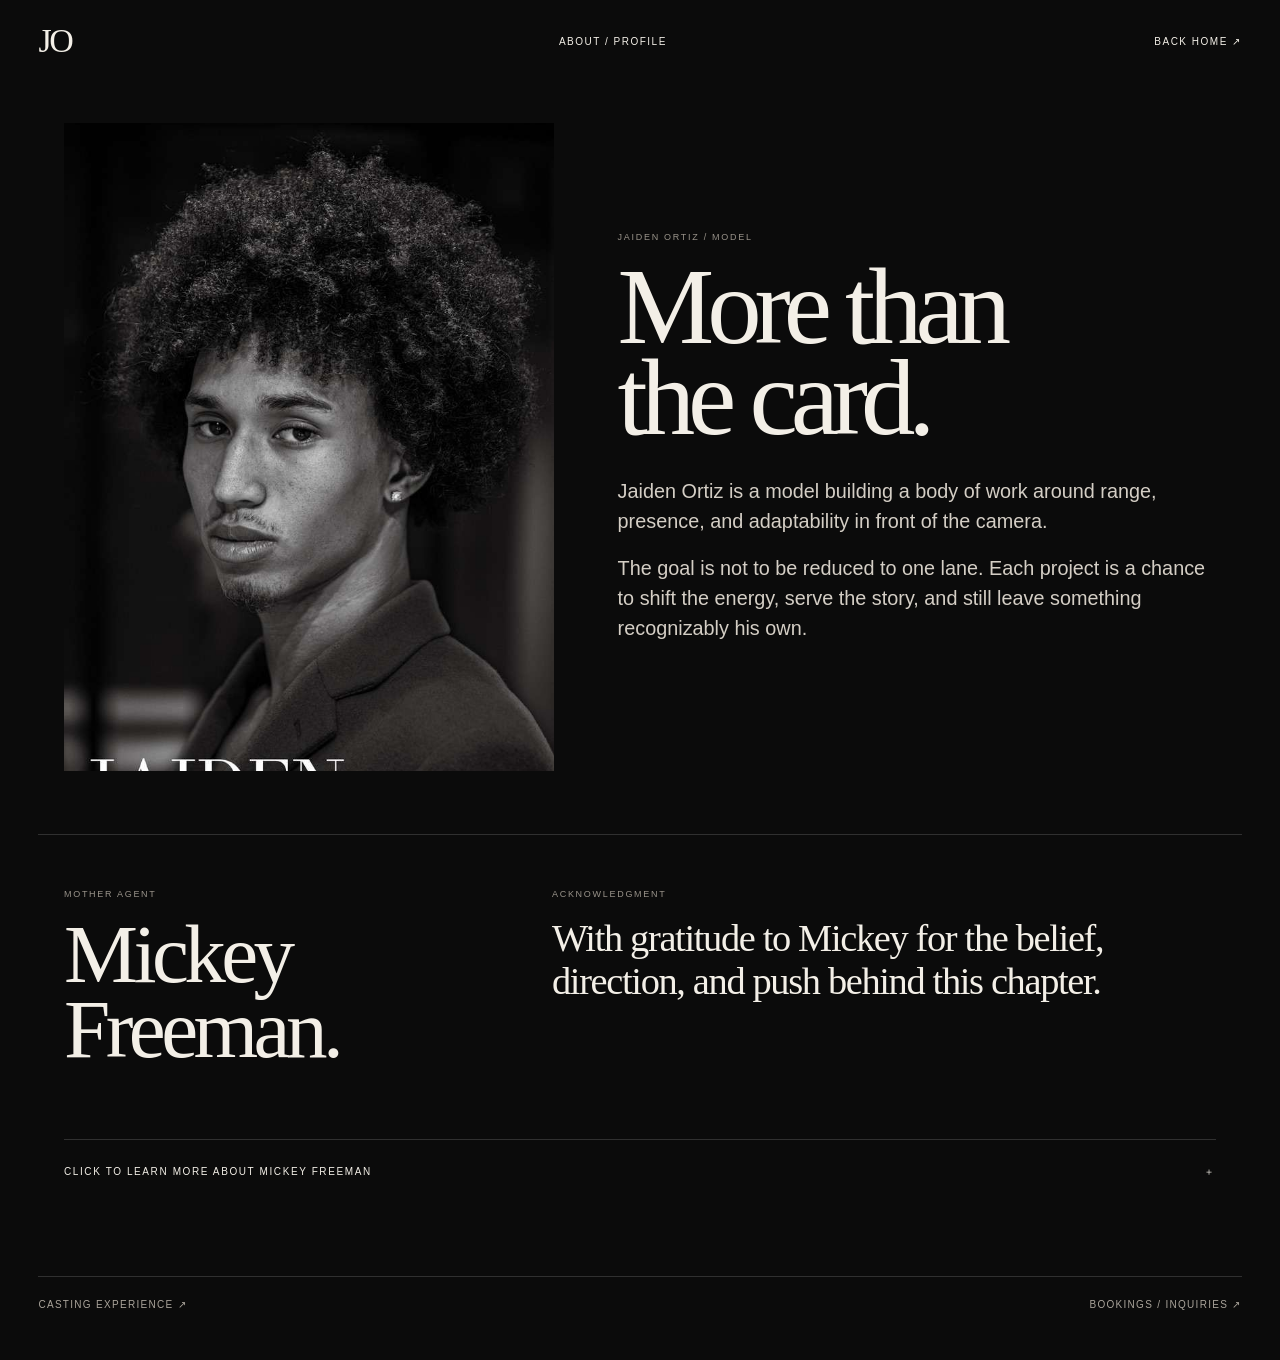
==== about/index.html @ 2f939a80 "Publish Jaiden Ortiz about and mother agent page" ====
<!doctype html>
<html lang="en">
<head>
<meta charset="utf-8">
<meta name="viewport" content="width=device-width,initial-scale=1,viewport-fit=cover">
<meta name="theme-color" content="#0b0b0b">
<title>About — Jaiden Ortiz</title>
<style>
*{box-sizing:border-box}html,body{margin:0;background:#0b0b0b;color:#f3efe7;font-family:Arial,Helvetica,sans-serif}a{color:inherit;text-decoration:none}
.page{min-height:100svh;padding:22px 3vw 50px}.top{display:flex;justify-content:space-between;align-items:center;font-size:10px;letter-spacing:.15em}.jo{font-family:Georgia,serif;font-size:34px;letter-spacing:-.07em}
.hero{display:grid;grid-template-columns:.9fr 1.1fr;gap:5vw;align-items:center;min-height:82svh;padding:7vh 2vw}.photo{height:72svh;overflow:hidden;background:#111}.photo img{width:100%;height:100%;object-fit:cover;object-position:center 23%}
.kicker,.label{font-size:9px;letter-spacing:.19em;color:#99938a}.title{font-family:Georgia,serif;font-weight:400;font-size:clamp(68px,8.5vw,132px);line-height:.83;letter-spacing:-.065em;margin:20px 0 34px}.copy{font-size:clamp(18px,1.55vw,24px);line-height:1.5;color:#d4cec5;max-width:660px}.copy p{margin:0 0 18px}
.agent{border-top:1px solid #303030;padding:6vh 2vw 2vh}.agent-grid{display:grid;grid-template-columns:.75fr 1.25fr;gap:7vw}.agent-name{font-family:Georgia,serif;font-size:clamp(50px,6.5vw,98px);letter-spacing:-.055em;line-height:.9;margin:18px 0}.flowers{font-family:Georgia,serif;font-size:clamp(28px,3vw,45px);line-height:1.12;letter-spacing:-.035em;margin-top:18px}
details{border-top:1px solid #303030;margin-top:6vh}summary{list-style:none;cursor:pointer;padding:25px 0;display:flex;justify-content:space-between;align-items:center;font-size:10px;letter-spacing:.16em}summary::-webkit-details-marker{display:none}.bio{display:grid;grid-template-columns:1fr 1fr;gap:6vw;padding:10px 0 34px}.bio p{font-size:16px;line-height:1.6;color:#c9c3ba;margin:0;max-width:700px}.links{display:flex;flex-direction:column;align-items:flex-start;gap:13px;font-size:10px;letter-spacing:.14em}.links a{border-bottom:1px solid #666;padding-bottom:6px}
footer{border-top:1px solid #303030;margin-top:6vh;padding:22px 0 0;display:flex;justify-content:space-between;font-size:10px;letter-spacing:.13em;color:#aaa49b}
@media(max-width:800px){.hero{grid-template-columns:1fr;padding:8vh 0 4vh}.photo{height:58svh}.agent-grid,.bio{grid-template-columns:1fr}.page{padding-left:16px;padding-right:16px}.title{font-size:70px}}
</style>
</head>
<body>
<div class="page">
<header class="top"><a class="jo" href="/">JO</a><span>ABOUT / PROFILE</span><a href="/">BACK HOME ↗</a></header>

<section class="hero">
<div class="photo"><img src="[data-uri]" alt="Jaiden Ortiz portrait"></div>
<div>
<div class="kicker">JAIDEN ORTIZ / MODEL</div>
<h1 class="title">More than<br>the card.</h1>
<div class="copy">
<p>Jaiden Ortiz is a model building a body of work around range, presence, and adaptability in front of the camera.</p>
<p>The goal is not to be reduced to one lane. Each project is a chance to shift the energy, serve the story, and still leave something recognizably his own.</p>
</div>
</div>
</section>

<section class="agent" id="mickey">
<div class="agent-grid">
<div>
<div class="label">MOTHER AGENT</div>
<div class="agent-name">Mickey<br>Freeman.</div>
</div>
<div>
<div class="label">ACKNOWLEDGMENT</div>
<div class="flowers">With gratitude to Mickey for the belief, direction, and push behind this chapter.</div>
</div>
</div>

<details>
<summary><span>CLICK TO LEARN MORE ABOUT MICKEY FREEMAN</span><span>＋</span></summary>
<div class="bio">
<p>Mitchell “Mickey” Freeman is a Philadelphia-born fashion stylist known for celebrity, editorial, and brand work. His client roster has included Peyton List, McKenna Grace, Aldis Hodge, Dylan Sprouse, Keke Palmer, and others, and his work has appeared in publications including GQ, Vogue, Marie Claire, Grazia, and L’Officiel.</p>
<div class="links">
<a href="https://www.theonly.agency/artists/mickey-freeman" target="_blank" rel="noopener">MICKEY AT THE ONLY AGENCY ↗</a>
<a href="https://www.instagram.com/mickeyboooom/" target="_blank" rel="noopener">MICKEY ON INSTAGRAM ↗</a>
</div>
</div>
</details>
</section>

<footer><a href="/casting/">CASTING EXPERIENCE ↗</a><a href="mailto:contact@jaidenortiz.com">BOOKINGS / INQUIRIES ↗</a></footer>
</div>
</body>
</html>
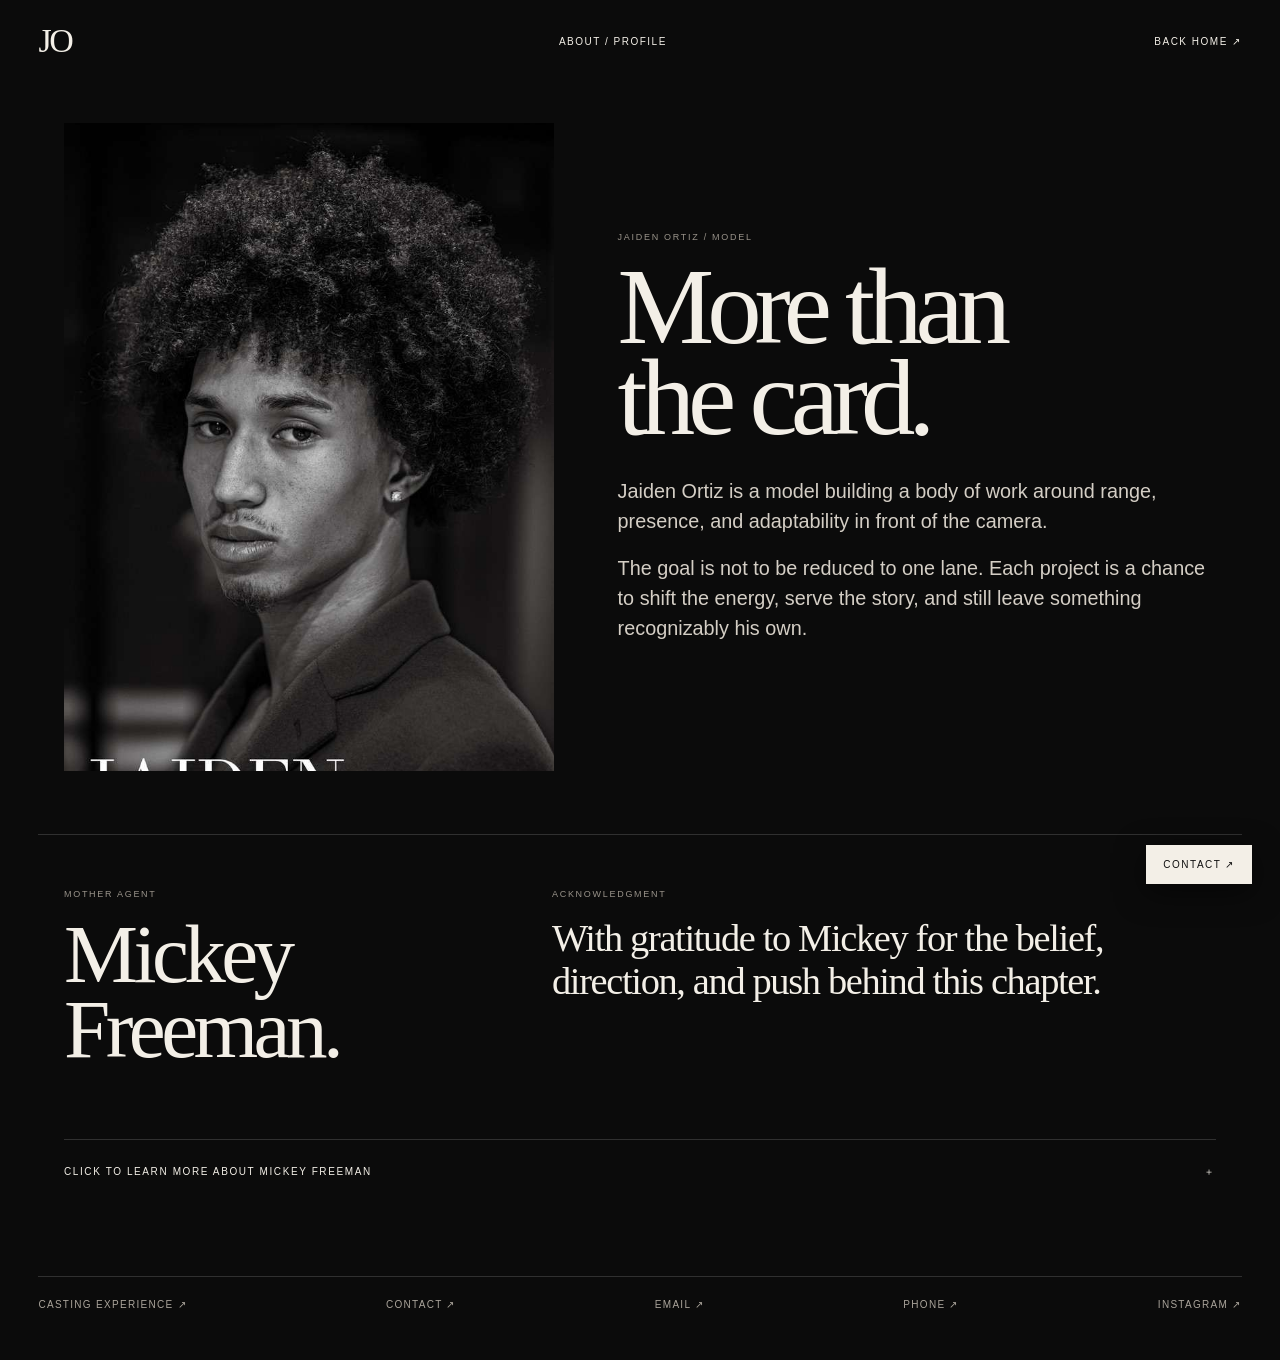
==== commit 76c6bf5d: "Add one-tap contact links to about/index.html" ====
--- a/about/index.html
+++ b/about/index.html
@@ -14,9 +14,14 @@
 details{border-top:1px solid #303030;margin-top:6vh}summary{list-style:none;cursor:pointer;padding:25px 0;display:flex;justify-content:space-between;align-items:center;font-size:10px;letter-spacing:.16em}summary::-webkit-details-marker{display:none}.bio{display:grid;grid-template-columns:1fr 1fr;gap:6vw;padding:10px 0 34px}.bio p{font-size:16px;line-height:1.6;color:#c9c3ba;margin:0;max-width:700px}.links{display:flex;flex-direction:column;align-items:flex-start;gap:13px;font-size:10px;letter-spacing:.14em}.links a{border-bottom:1px solid #666;padding-bottom:6px}
 footer{border-top:1px solid #303030;margin-top:6vh;padding:22px 0 0;display:flex;justify-content:space-between;font-size:10px;letter-spacing:.13em;color:#aaa49b}
 @media(max-width:800px){.hero{grid-template-columns:1fr;padding:8vh 0 4vh}.photo{height:58svh}.agent-grid,.bio{grid-template-columns:1fr}.page{padding-left:16px;padding-right:16px}.title{font-size:70px}}
+
+.quick-contact{position:fixed;right:clamp(12px,3vw,28px);bottom:calc(16px + env(safe-area-inset-bottom));z-index:80;display:inline-block;background:#f3efe7;color:#101010;padding:13px 16px;box-shadow:0 8px 30px #0008;border:1px solid #f3efe7;font-size:10px;letter-spacing:.15em}
+.quick-contact:focus-visible{outline:2px solid #fff;outline-offset:4px}
+footer{flex-wrap:wrap;gap:20px}
 </style>
 </head>
 <body>
+<a class="quick-contact" href="/contact/" aria-label="Open contact options: phone, email, Instagram">CONTACT ↗</a>
 <div class="page">
 <header class="top"><a class="jo" href="/">JO</a><span>ABOUT / PROFILE</span><a href="/">BACK HOME ↗</a></header>
 
@@ -56,7 +61,7 @@
 </details>
 </section>
 
-<footer><a href="/casting/">CASTING EXPERIENCE ↗</a><a href="mailto:contact@jaidenortiz.com">BOOKINGS / INQUIRIES ↗</a></footer>
+<footer><a href="/casting/">CASTING EXPERIENCE ↗</a><a href="/contact/">CONTACT ↗</a><a href="mailto:contact@jaidenortiz.com">EMAIL ↗</a><a href="tel:+17186077079">PHONE ↗</a><a href="https://www.instagram.com/jaidenn_n/" target="_blank" rel="noopener noreferrer">INSTAGRAM ↗</a></footer>
 </div>
 </body>
 </html>
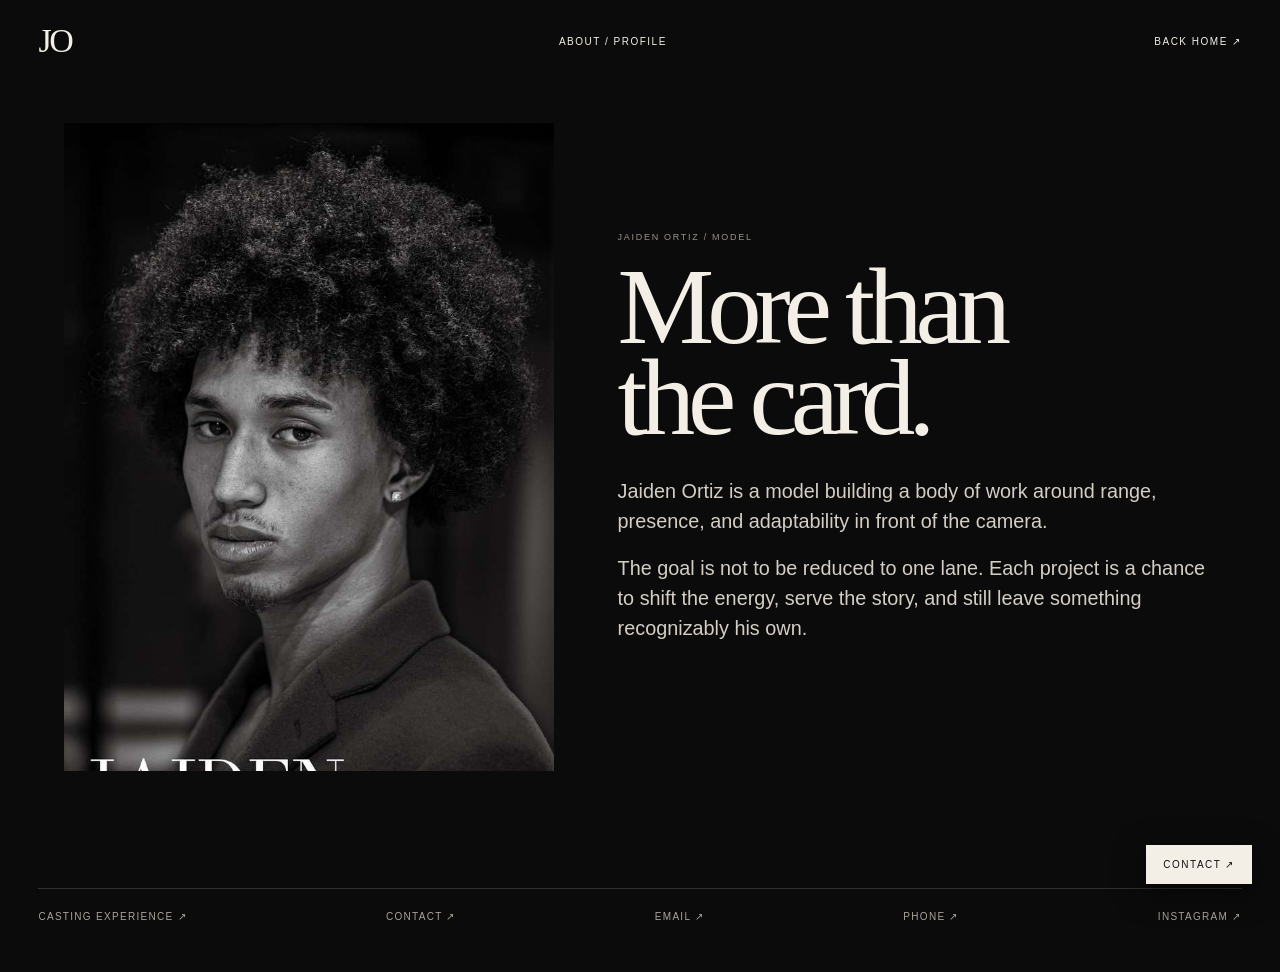
==== commit dee97992: "Remove former mother-agent credit and links" ====
--- a/about/index.html
+++ b/about/index.html
@@ -37,29 +37,7 @@
 </div>
 </section>
 
-<section class="agent" id="mickey">
-<div class="agent-grid">
-<div>
-<div class="label">MOTHER AGENT</div>
-<div class="agent-name">Mickey<br>Freeman.</div>
-</div>
-<div>
-<div class="label">ACKNOWLEDGMENT</div>
-<div class="flowers">With gratitude to Mickey for the belief, direction, and push behind this chapter.</div>
-</div>
-</div>
 
-<details>
-<summary><span>CLICK TO LEARN MORE ABOUT MICKEY FREEMAN</span><span>＋</span></summary>
-<div class="bio">
-<p>Mitchell “Mickey” Freeman is a Philadelphia-born fashion stylist known for celebrity, editorial, and brand work. His client roster has included Peyton List, McKenna Grace, Aldis Hodge, Dylan Sprouse, Keke Palmer, and others, and his work has appeared in publications including GQ, Vogue, Marie Claire, Grazia, and L’Officiel.</p>
-<div class="links">
-<a href="https://www.theonly.agency/artists/mickey-freeman" target="_blank" rel="noopener">MICKEY AT THE ONLY AGENCY ↗</a>
-<a href="https://www.instagram.com/mickeyboooom/" target="_blank" rel="noopener">MICKEY ON INSTAGRAM ↗</a>
-</div>
-</div>
-</details>
-</section>
 
 <footer><a href="/casting/">CASTING EXPERIENCE ↗</a><a href="/contact/">CONTACT ↗</a><a href="mailto:contact@jaidenortiz.com">EMAIL ↗</a><a href="tel:+17186077079">PHONE ↗</a><a href="https://www.instagram.com/jaidenn_n/" target="_blank" rel="noopener noreferrer">INSTAGRAM ↗</a></footer>
 </div>
